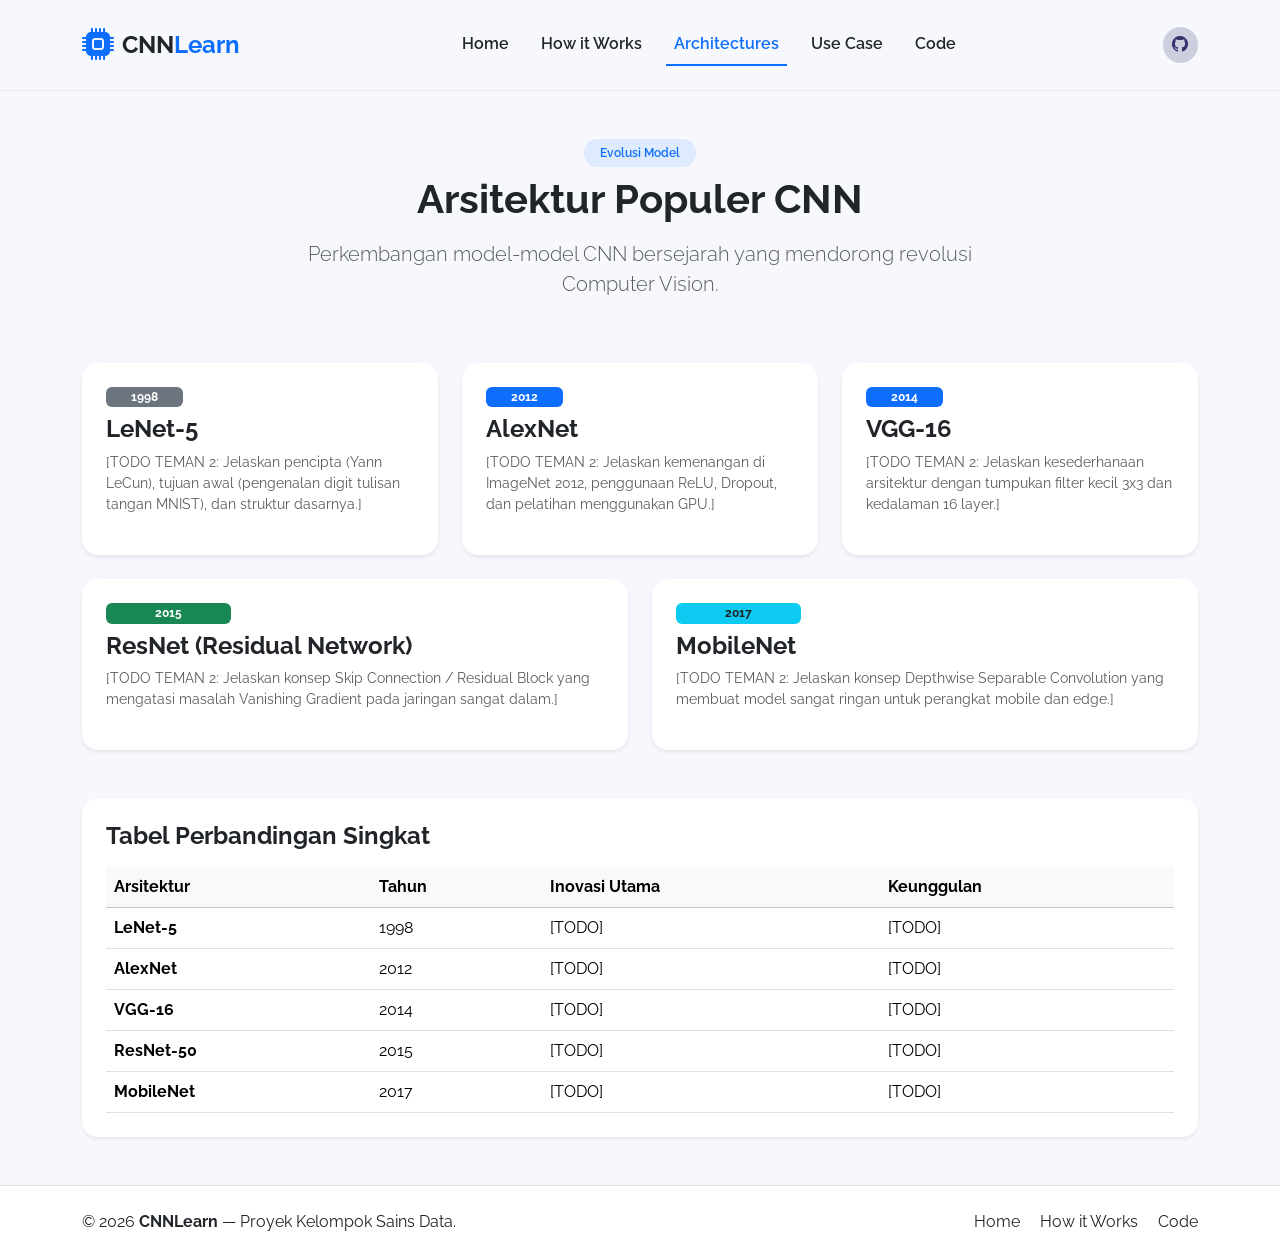
==== Architectures.html @ b04a5b9d "update template" ====
<!doctype html>
<html lang="id" class="h-100">

<head>
    <meta charset="utf-8">
    <meta name="viewport" content="width=device-width, initial-scale=1, shrink-to-fit=no">
    <title>Architectures | Pengenalan CNN</title>
    <link href="https://cdn.jsdelivr.net/npm/bootstrap@5.2.3/dist/css/bootstrap.min.css" rel="stylesheet">
    <link rel="stylesheet" href="https://cdn.jsdelivr.net/npm/bootstrap-icons@1.10.2/font/bootstrap-icons.css">
    <link href="https://fonts.googleapis.com/css?family=Raleway:300,400,500,600,700,800&display=swap" rel="stylesheet">
    <link rel="stylesheet" href="assets/css/style.css">
</head>

<body class="d-flex flex-column h-100">
    <!-- Navbar -->
    <nav class="navbar navbar-expand-lg navbar-light py-3 bg-nav sticky-top">
        <div class="container">
            <a class="navbar-brand d-flex align-items-center" href="index.html">
                <i class="bi bi-cpu-fill text-primary fs-2 me-2"></i>
                <span class="text-body fs-4 fw-bolder">CNN<span class="text-primary">Learn</span></span>
            </a>
            <button class="navbar-toggler" type="button" data-bs-toggle="collapse" data-bs-target="#navbarSupportedContent">
                <span class="navbar-toggler-icon"></span>
            </button>
            <div class="collapse navbar-collapse py-3 py-lg-1" id="navbarSupportedContent">
                <ul class="navbar-nav mx-auto mb-2 mb-lg-0">
                    <li class="nav-item"><a class="nav-link mx-2" href="index.html">Home</a></li>
                    <li class="nav-item"><a class="nav-link mx-2" href="how_it_works.html">How it Works</a></li>
                    <li class="nav-item"><a class="nav-link mx-2 active" href="architectures.html">Architectures</a></li>
                    <li class="nav-item"><a class="nav-link mx-2" href="use_case.html">Use Case</a></li>
                    <li class="nav-item"><a class="nav-link mx-2" href="code.html">Code</a></li>
                </ul>
                <div class="d-flex mt-3 ms-2 mt-lg-0 ms-lg-0">
                    <a href="https://github.com/" target="_blank" class="btn btn-social-media"><i class="bi bi-github"></i></a>
                </div>
            </div>
        </div>
    </nav>

    <!-- Main Content (AREA KERJA TEMAN 2) -->
    <main class="flex-shrink-0">
        <div class="container py-5">
            <div class="row mb-5">
                <div class="col-lg-8 mx-auto text-center">
                    <span class="badge bg-primary bg-opacity-10 text-primary px-3 py-2 rounded-pill mb-2 fw-semibold">Evolusi Model</span>
                    <h1 class="fw-bold mb-3">Arsitektur Populer CNN</h1>
                    <p class="lead text-muted">Perkembangan model-model CNN bersejarah yang mendorong revolusi Computer Vision.</p>
                </div>
            </div>

            <!-- Daftar Card Arsitektur -->
            <div class="row g-4 mb-5">
                <!-- LeNet-5 -->
                <div class="col-md-6 col-lg-4">
                    <div class="card h-100 border-0 rounded-4 shadow-sm p-4 card-hover">
                        <span class="badge bg-secondary w-25 mb-2">1998</span>
                        <h4 class="fw-bold">LeNet-5</h4>
                        <p class="text-muted small">[TODO TEMAN 2: Jelaskan pencipta (Yann LeCun), tujuan awal (pengenalan digit tulisan tangan MNIST), dan struktur dasarnya.]</p>
                    </div>
                </div>

                <!-- AlexNet -->
                <div class="col-md-6 col-lg-4">
                    <div class="card h-100 border-0 rounded-4 shadow-sm p-4 card-hover">
                        <span class="badge bg-primary w-25 mb-2">2012</span>
                        <h4 class="fw-bold">AlexNet</h4>
                        <p class="text-muted small">[TODO TEMAN 2: Jelaskan kemenangan di ImageNet 2012, penggunaan ReLU, Dropout, dan pelatihan menggunakan GPU.]</p>
                    </div>
                </div>

                <!-- VGG-16 -->
                <div class="col-md-6 col-lg-4">
                    <div class="card h-100 border-0 rounded-4 shadow-sm p-4 card-hover">
                        <span class="badge bg-primary w-25 mb-2">2014</span>
                        <h4 class="fw-bold">VGG-16</h4>
                        <p class="text-muted small">[TODO TEMAN 2: Jelaskan kesederhanaan arsitektur dengan tumpukan filter kecil 3x3 dan kedalaman 16 layer.]</p>
                    </div>
                </div>

                <!-- ResNet -->
                <div class="col-md-6 col-lg-6">
                    <div class="card h-100 border-0 rounded-4 shadow-sm p-4 card-hover">
                        <span class="badge bg-success w-25 mb-2">2015</span>
                        <h4 class="fw-bold">ResNet (Residual Network)</h4>
                        <p class="text-muted small">[TODO TEMAN 2: Jelaskan konsep Skip Connection / Residual Block yang mengatasi masalah Vanishing Gradient pada jaringan sangat dalam.]</p>
                    </div>
                </div>

                <!-- MobileNet -->
                <div class="col-md-6 col-lg-6">
                    <div class="card h-100 border-0 rounded-4 shadow-sm p-4 card-hover">
                        <span class="badge bg-info text-dark w-25 mb-2">2017</span>
                        <h4 class="fw-bold">MobileNet</h4>
                        <p class="text-muted small">[TODO TEMAN 2: Jelaskan konsep Depthwise Separable Convolution yang membuat model sangat ringan untuk perangkat mobile dan edge.]</p>
                    </div>
                </div>
            </div>

            <!-- Tabel Perbandingan -->
            <div class="card border-0 rounded-4 shadow-sm p-4">
                <h4 class="fw-bold mb-3">Tabel Perbandingan Singkat</h4>
                <div class="table-responsive">
                    <table class="table table-hover align-middle mb-0">
                        <thead class="table-light">
                            <tr>
                                <th>Arsitektur</th>
                                <th>Tahun</th>
                                <th>Inovasi Utama</th>
                                <th>Keunggulan</th>
                            </tr>
                        </thead>
                        <tbody>
                            <tr>
                                <td class="fw-bold">LeNet-5</td>
                                <td>1998</td>
                                <td>[TODO]</td>
                                <td>[TODO]</td>
                            </tr>
                            <tr>
                                <td class="fw-bold">AlexNet</td>
                                <td>2012</td>
                                <td>[TODO]</td>
                                <td>[TODO]</td>
                            </tr>
                            <tr>
                                <td class="fw-bold">VGG-16</td>
                                <td>2014</td>
                                <td>[TODO]</td>
                                <td>[TODO]</td>
                            </tr>
                            <tr>
                                <td class="fw-bold">ResNet-50</td>
                                <td>2015</td>
                                <td>[TODO]</td>
                                <td>[TODO]</td>
                            </tr>
                            <tr>
                                <td class="fw-bold">MobileNet</td>
                                <td>2017</td>
                                <td>[TODO]</td>
                                <td>[TODO]</td>
                            </tr>
                        </tbody>
                    </table>
                </div>
            </div>
        </div>
    </main>

    <!-- Footer -->
    <footer class="footer mt-auto py-4 bg-white border-top">
        <div class="container">
            <div class="d-flex flex-column flex-md-row align-items-center text-body">
                <div class="copyright text-center mb-2 mb-md-0">&copy; 2026 <strong>CNNLearn</strong> — Proyek Kelompok Sains Data.</div>
                <div class="link ms-md-auto">
                    <a href="index.html" class="me-3 text-dark text-decoration-none">Home</a>
                    <a href="how_it_works.html" class="me-3 text-dark text-decoration-none">How it Works</a>
                    <a href="code.html" class="text-dark text-decoration-none">Code</a>
                </div>
            </div>
        </div>
    </footer>

    <script src="https://cdn.jsdelivr.net/npm/bootstrap@5.2.3/dist/js/bootstrap.bundle.min.js"></script>
</body>
</html>
---- assets/css/style.css ----
body {
  font-family: 'Raleway', sans-serif;
  background: #f6f8fd;
  color: #212529;
}

.bg-nav {
  background-color: #f6f8fd;
  border-bottom: 1px solid rgba(0, 0, 0, 0.06);
}

.hr-dotted {
  border-top: 1px dotted;
  opacity: 0.25;
}

/* Navbar Link & Indikator Halaman Aktif */
.navbar-light .navbar-nav .nav-link {
  color: #212529 !important;
  font-size: 16px;
  font-weight: 600;
  transition: all 0.3s;
  border-bottom: 2px solid transparent;
}

.navbar-light .navbar-nav .nav-link:hover,
.navbar-light .navbar-nav .nav-link.active {
  color: #0d6efd !important;
  border-bottom: 2px solid #0d6efd;
}

/* Ikon Fitur Bulat */
.feature-icon-1 {
  display: inline-flex;
  align-items: center;
  justify-content: center;
  width: 4.5rem;
  height: 4.5rem;
  font-size: 2.25rem;
  color: #fff;
  border-radius: 100%;
}

/* Step Badge untuk Halaman How it Works */
.step-number {
  width: 2.5rem;
  height: 2.5rem;
  display: inline-flex;
  align-items: center;
  justify-content: center;
  border-radius: 50%;
  font-weight: 700;
  background-color: #0d6efd;
  color: #fff;
}

/* Tombol GitHub di Navbar */
.btn-social-media {
  color: #31316a;
  background-color: #cdcfdf;
  border-color: #cdcfdf;
  width: 2.2rem;
  height: 2.2rem;
  text-align: center;
  display: inline-flex;
  align-items: center;
  justify-content: center;
  border-radius: 100%;
  transition: all 0.3s;
}

.btn-social-media:hover {
  color: #fff;
  background-color: #0d6efd;
  border-color: #0d6efd;
}

/* Hover Card */
.card-hover {
  transition: transform 0.25s ease, box-shadow 0.25s ease;
}

.card-hover:hover {
  transform: translateY(-4px);
  box-shadow: 0 0.5rem 1.25rem rgba(13, 110, 253, 0.1) !important;
}

/* Placeholder Gambar agar Rapi Sebelum Diisi */
.img-placeholder {
  background-color: #e9ecef;
  border: 2px dashed #adb5bd;
  border-radius: 1rem;
  min-height: 200px;
  display: flex;
  flex-direction: column;
  align-items: center;
  justify-content: center;
  color: #6c757d;
  padding: 1.5rem;
  text-align: center;
}

/* Blok Kode Python */
pre.code-block {
  background-color: #1e293b;
  color: #f8fafc;
  padding: 1.25rem;
  border-radius: 0.75rem;
  font-size: 0.9rem;
  overflow-x: auto;
  margin-bottom: 0;
}

/* Footer */
.footer .copyright a {
  color: #0d6efd;
  text-decoration: none;
}
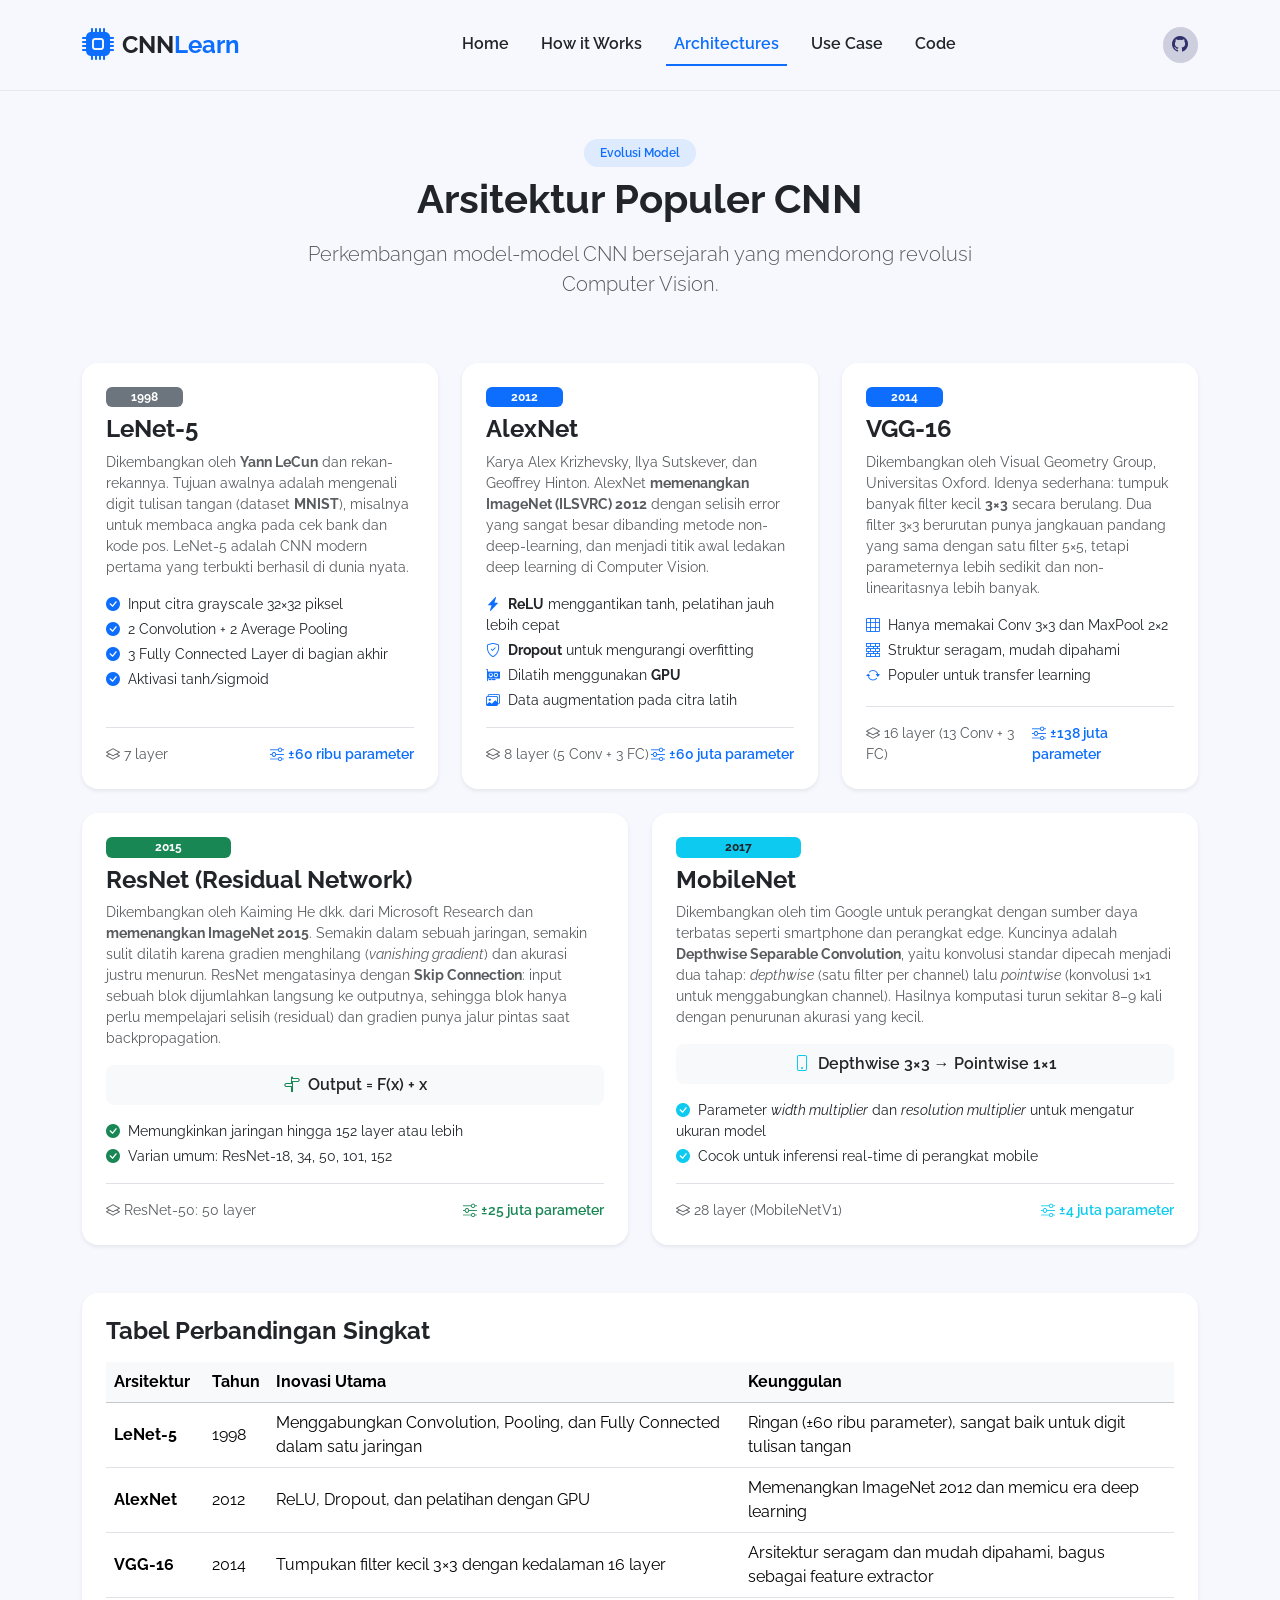
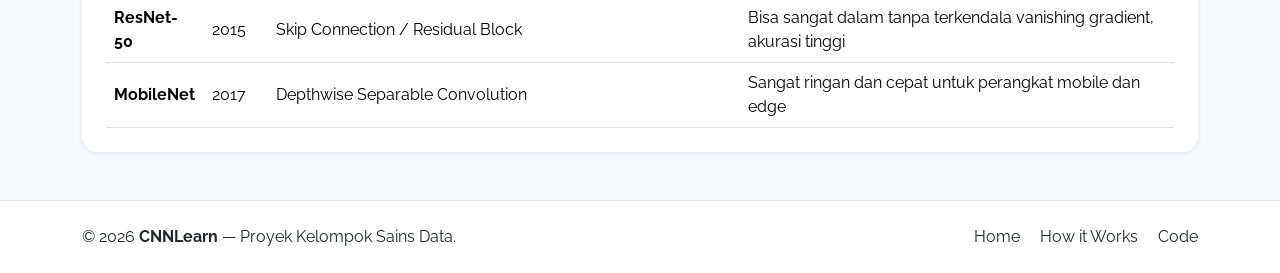
==== commit 9df45fa3: "update arsitektur" ====
--- a/Architectures.html
+++ b/Architectures.html
@@ -55,7 +55,17 @@
                     <div class="card h-100 border-0 rounded-4 shadow-sm p-4 card-hover">
                         <span class="badge bg-secondary w-25 mb-2">1998</span>
                         <h4 class="fw-bold">LeNet-5</h4>
-                        <p class="text-muted small">[TODO TEMAN 2: Jelaskan pencipta (Yann LeCun), tujuan awal (pengenalan digit tulisan tangan MNIST), dan struktur dasarnya.]</p>
+                        <p class="text-muted small">Dikembangkan oleh <strong>Yann LeCun</strong> dan rekan-rekannya. Tujuan awalnya adalah mengenali digit tulisan tangan (dataset <strong>MNIST</strong>), misalnya untuk membaca angka pada cek bank dan kode pos. LeNet-5 adalah CNN modern pertama yang terbukti berhasil di dunia nyata.</p>
+                        <ul class="list-unstyled small mb-3">
+                            <li class="mb-1"><i class="bi bi-check-circle-fill text-primary me-2"></i>Input citra grayscale 32&times;32 piksel</li>
+                            <li class="mb-1"><i class="bi bi-check-circle-fill text-primary me-2"></i>2 Convolution + 2 Average Pooling</li>
+                            <li class="mb-1"><i class="bi bi-check-circle-fill text-primary me-2"></i>3 Fully Connected Layer di bagian akhir</li>
+                            <li><i class="bi bi-check-circle-fill text-primary me-2"></i>Aktivasi tanh/sigmoid</li>
+                        </ul>
+                        <div class="mt-auto pt-3 border-top d-flex justify-content-between small">
+                            <span class="text-muted"><i class="bi bi-layers me-1"></i>7 layer</span>
+                            <span class="fw-semibold text-primary"><i class="bi bi-sliders me-1"></i>&plusmn;60 ribu parameter</span>
+                        </div>
                     </div>
                 </div>
 
@@ -64,7 +74,17 @@
                     <div class="card h-100 border-0 rounded-4 shadow-sm p-4 card-hover">
                         <span class="badge bg-primary w-25 mb-2">2012</span>
                         <h4 class="fw-bold">AlexNet</h4>
-                        <p class="text-muted small">[TODO TEMAN 2: Jelaskan kemenangan di ImageNet 2012, penggunaan ReLU, Dropout, dan pelatihan menggunakan GPU.]</p>
+                        <p class="text-muted small">Karya Alex Krizhevsky, Ilya Sutskever, dan Geoffrey Hinton. AlexNet <strong>memenangkan ImageNet (ILSVRC) 2012</strong> dengan selisih error yang sangat besar dibanding metode non-deep-learning, dan menjadi titik awal ledakan deep learning di Computer Vision.</p>
+                        <ul class="list-unstyled small mb-3">
+                            <li class="mb-1"><i class="bi bi-lightning-charge-fill text-primary me-2"></i><strong>ReLU</strong> menggantikan tanh, pelatihan jauh lebih cepat</li>
+                            <li class="mb-1"><i class="bi bi-shield-check text-primary me-2"></i><strong>Dropout</strong> untuk mengurangi overfitting</li>
+                            <li class="mb-1"><i class="bi bi-gpu-card text-primary me-2"></i>Dilatih menggunakan <strong>GPU</strong></li>
+                            <li><i class="bi bi-images text-primary me-2"></i>Data augmentation pada citra latih</li>
+                        </ul>
+                        <div class="mt-auto pt-3 border-top d-flex justify-content-between small">
+                            <span class="text-muted"><i class="bi bi-layers me-1"></i>8 layer (5 Conv + 3 FC)</span>
+                            <span class="fw-semibold text-primary"><i class="bi bi-sliders me-1"></i>&plusmn;60 juta parameter</span>
+                        </div>
                     </div>
                 </div>
 
@@ -73,7 +93,16 @@
                     <div class="card h-100 border-0 rounded-4 shadow-sm p-4 card-hover">
                         <span class="badge bg-primary w-25 mb-2">2014</span>
                         <h4 class="fw-bold">VGG-16</h4>
-                        <p class="text-muted small">[TODO TEMAN 2: Jelaskan kesederhanaan arsitektur dengan tumpukan filter kecil 3x3 dan kedalaman 16 layer.]</p>
+                        <p class="text-muted small">Dikembangkan oleh Visual Geometry Group, Universitas Oxford. Idenya sederhana: tumpuk banyak filter kecil <strong>3&times;3</strong> secara berulang. Dua filter 3&times;3 berurutan punya jangkauan pandang yang sama dengan satu filter 5&times;5, tetapi parameternya lebih sedikit dan non-linearitasnya lebih banyak.</p>
+                        <ul class="list-unstyled small mb-3">
+                            <li class="mb-1"><i class="bi bi-grid-3x3 text-primary me-2"></i>Hanya memakai Conv 3&times;3 dan MaxPool 2&times;2</li>
+                            <li class="mb-1"><i class="bi bi-bricks text-primary me-2"></i>Struktur seragam, mudah dipahami</li>
+                            <li><i class="bi bi-arrow-repeat text-primary me-2"></i>Populer untuk transfer learning</li>
+                        </ul>
+                        <div class="mt-auto pt-3 border-top d-flex justify-content-between small">
+                            <span class="text-muted"><i class="bi bi-layers me-1"></i>16 layer (13 Conv + 3 FC)</span>
+                            <span class="fw-semibold text-primary"><i class="bi bi-sliders me-1"></i>&plusmn;138 juta parameter</span>
+                        </div>
                     </div>
                 </div>
 
@@ -82,7 +111,18 @@
                     <div class="card h-100 border-0 rounded-4 shadow-sm p-4 card-hover">
                         <span class="badge bg-success w-25 mb-2">2015</span>
                         <h4 class="fw-bold">ResNet (Residual Network)</h4>
-                        <p class="text-muted small">[TODO TEMAN 2: Jelaskan konsep Skip Connection / Residual Block yang mengatasi masalah Vanishing Gradient pada jaringan sangat dalam.]</p>
+                        <p class="text-muted small">Dikembangkan oleh Kaiming He dkk. dari Microsoft Research dan <strong>memenangkan ImageNet 2015</strong>. Semakin dalam sebuah jaringan, semakin sulit dilatih karena gradien menghilang (<em>vanishing gradient</em>) dan akurasi justru menurun. ResNet mengatasinya dengan <strong>Skip Connection</strong>: input sebuah blok dijumlahkan langsung ke outputnya, sehingga blok hanya perlu mempelajari selisih (residual) dan gradien punya jalur pintas saat backpropagation.</p>
+                        <div class="rounded-3 bg-light text-center py-2 mb-3 fw-semibold">
+                            <i class="bi bi-signpost-split text-success me-2"></i>Output = F(x) + x
+                        </div>
+                        <ul class="list-unstyled small mb-3">
+                            <li class="mb-1"><i class="bi bi-check-circle-fill text-success me-2"></i>Memungkinkan jaringan hingga 152 layer atau lebih</li>
+                            <li><i class="bi bi-check-circle-fill text-success me-2"></i>Varian umum: ResNet-18, 34, 50, 101, 152</li>
+                        </ul>
+                        <div class="mt-auto pt-3 border-top d-flex justify-content-between small">
+                            <span class="text-muted"><i class="bi bi-layers me-1"></i>ResNet-50: 50 layer</span>
+                            <span class="fw-semibold text-success"><i class="bi bi-sliders me-1"></i>&plusmn;25 juta parameter</span>
+                        </div>
                     </div>
                 </div>
 
@@ -91,7 +131,18 @@
                     <div class="card h-100 border-0 rounded-4 shadow-sm p-4 card-hover">
                         <span class="badge bg-info text-dark w-25 mb-2">2017</span>
                         <h4 class="fw-bold">MobileNet</h4>
-                        <p class="text-muted small">[TODO TEMAN 2: Jelaskan konsep Depthwise Separable Convolution yang membuat model sangat ringan untuk perangkat mobile dan edge.]</p>
+                        <p class="text-muted small">Dikembangkan oleh tim Google untuk perangkat dengan sumber daya terbatas seperti smartphone dan perangkat edge. Kuncinya adalah <strong>Depthwise Separable Convolution</strong>, yaitu konvolusi standar dipecah menjadi dua tahap: <em>depthwise</em> (satu filter per channel) lalu <em>pointwise</em> (konvolusi 1&times;1 untuk menggabungkan channel). Hasilnya komputasi turun sekitar 8&ndash;9 kali dengan penurunan akurasi yang kecil.</p>
+                        <div class="rounded-3 bg-light text-center py-2 mb-3 fw-semibold">
+                            <i class="bi bi-phone text-info me-2"></i>Depthwise 3&times;3 &rarr; Pointwise 1&times;1
+                        </div>
+                        <ul class="list-unstyled small mb-3">
+                            <li class="mb-1"><i class="bi bi-check-circle-fill text-info me-2"></i>Parameter <em>width multiplier</em> dan <em>resolution multiplier</em> untuk mengatur ukuran model</li>
+                            <li><i class="bi bi-check-circle-fill text-info me-2"></i>Cocok untuk inferensi real-time di perangkat mobile</li>
+                        </ul>
+                        <div class="mt-auto pt-3 border-top d-flex justify-content-between small">
+                            <span class="text-muted"><i class="bi bi-layers me-1"></i>28 layer (MobileNetV1)</span>
+                            <span class="fw-semibold text-info"><i class="bi bi-sliders me-1"></i>&plusmn;4 juta parameter</span>
+                        </div>
                     </div>
                 </div>
             </div>
@@ -113,32 +164,32 @@
                             <tr>
                                 <td class="fw-bold">LeNet-5</td>
                                 <td>1998</td>
-                                <td>[TODO]</td>
-                                <td>[TODO]</td>
+                                <td>Menggabungkan Convolution, Pooling, dan Fully Connected dalam satu jaringan</td>
+                                <td>Ringan (&plusmn;60 ribu parameter), sangat baik untuk digit tulisan tangan</td>
                             </tr>
                             <tr>
                                 <td class="fw-bold">AlexNet</td>
                                 <td>2012</td>
-                                <td>[TODO]</td>
-                                <td>[TODO]</td>
+                                <td>ReLU, Dropout, dan pelatihan dengan GPU</td>
+                                <td>Memenangkan ImageNet 2012 dan memicu era deep learning</td>
                             </tr>
                             <tr>
                                 <td class="fw-bold">VGG-16</td>
                                 <td>2014</td>
-                                <td>[TODO]</td>
-                                <td>[TODO]</td>
+                                <td>Tumpukan filter kecil 3&times;3 dengan kedalaman 16 layer</td>
+                                <td>Arsitektur seragam dan mudah dipahami, bagus sebagai feature extractor</td>
                             </tr>
                             <tr>
                                 <td class="fw-bold">ResNet-50</td>
                                 <td>2015</td>
-                                <td>[TODO]</td>
-                                <td>[TODO]</td>
+                                <td>Skip Connection / Residual Block</td>
+                                <td>Bisa sangat dalam tanpa terkendala vanishing gradient, akurasi tinggi</td>
                             </tr>
                             <tr>
                                 <td class="fw-bold">MobileNet</td>
                                 <td>2017</td>
-                                <td>[TODO]</td>
-                                <td>[TODO]</td>
+                                <td>Depthwise Separable Convolution</td>
+                                <td>Sangat ringan dan cepat untuk perangkat mobile dan edge</td>
                             </tr>
                         </tbody>
                     </table>
--- a/assets/css/style.css
+++ b/assets/css/style.css
@@ -115,4 +115,56 @@
 .footer .copyright a {
   color: #0d6efd;
   text-decoration: none;
+}
+
+
+/* ===== PENYEMPURNAAN RESPONSIVE (TABLET & HP) ===== */
+
+img, iframe, svg {
+  max-width: 100%;
+  height: auto;
+}
+
+body {
+  overflow-x: hidden;
+}
+
+/* Tampilan Tablet & HP (Layar di bawah 992px / saat menu hamburger aktif) */
+@media (max-width: 991.98px) {
+  .navbar-light .navbar-nav .nav-link {
+    padding: 0.6rem 0;
+    border-bottom: none; 
+    border-left: 3px solid transparent;
+    padding-left: 0.75rem;
+  }
+
+  .navbar-light .navbar-nav .nav-link.active,
+  .navbar-light .navbar-nav .nav-link:hover {
+    border-bottom: none;
+    border-left: 3px solid #0d6efd; 
+    background-color: rgba(13, 110, 253, 0.06);
+    border-radius: 0 0.5rem 0.5rem 0;
+  }
+}
+
+/* Tampilan Khusus Layar HP (Di bawah 576px) */
+@media (max-width: 575.98px) {
+  h1 {
+    font-size: 1.65rem !important; 
+  }
+
+  .lead {
+    font-size: 1rem !important;
+  }
+
+  pre.code-block {
+    font-size: 0.8rem; 
+    padding: 1rem;
+  }
+
+  .feature-icon-1 {
+    width: 3.75rem;
+    height: 3.75rem;
+    font-size: 1.8rem;
+  }
 }
